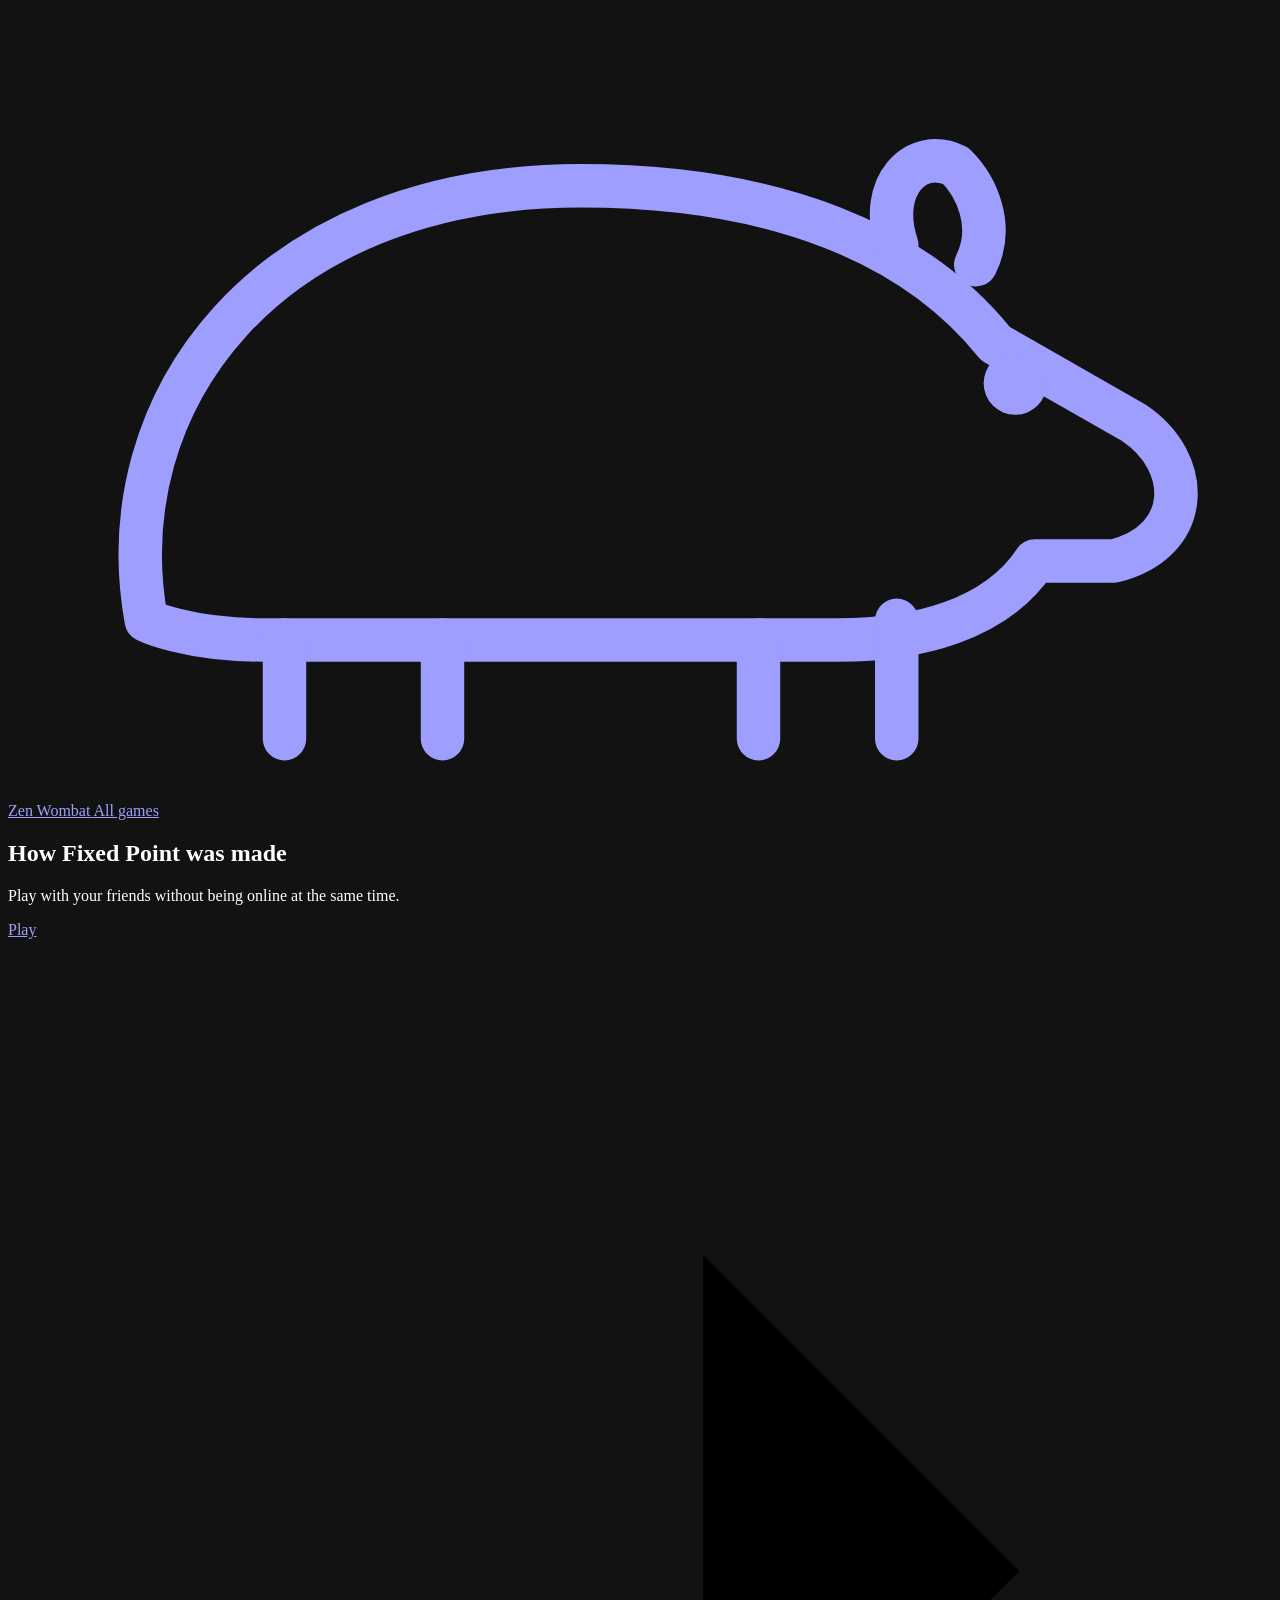
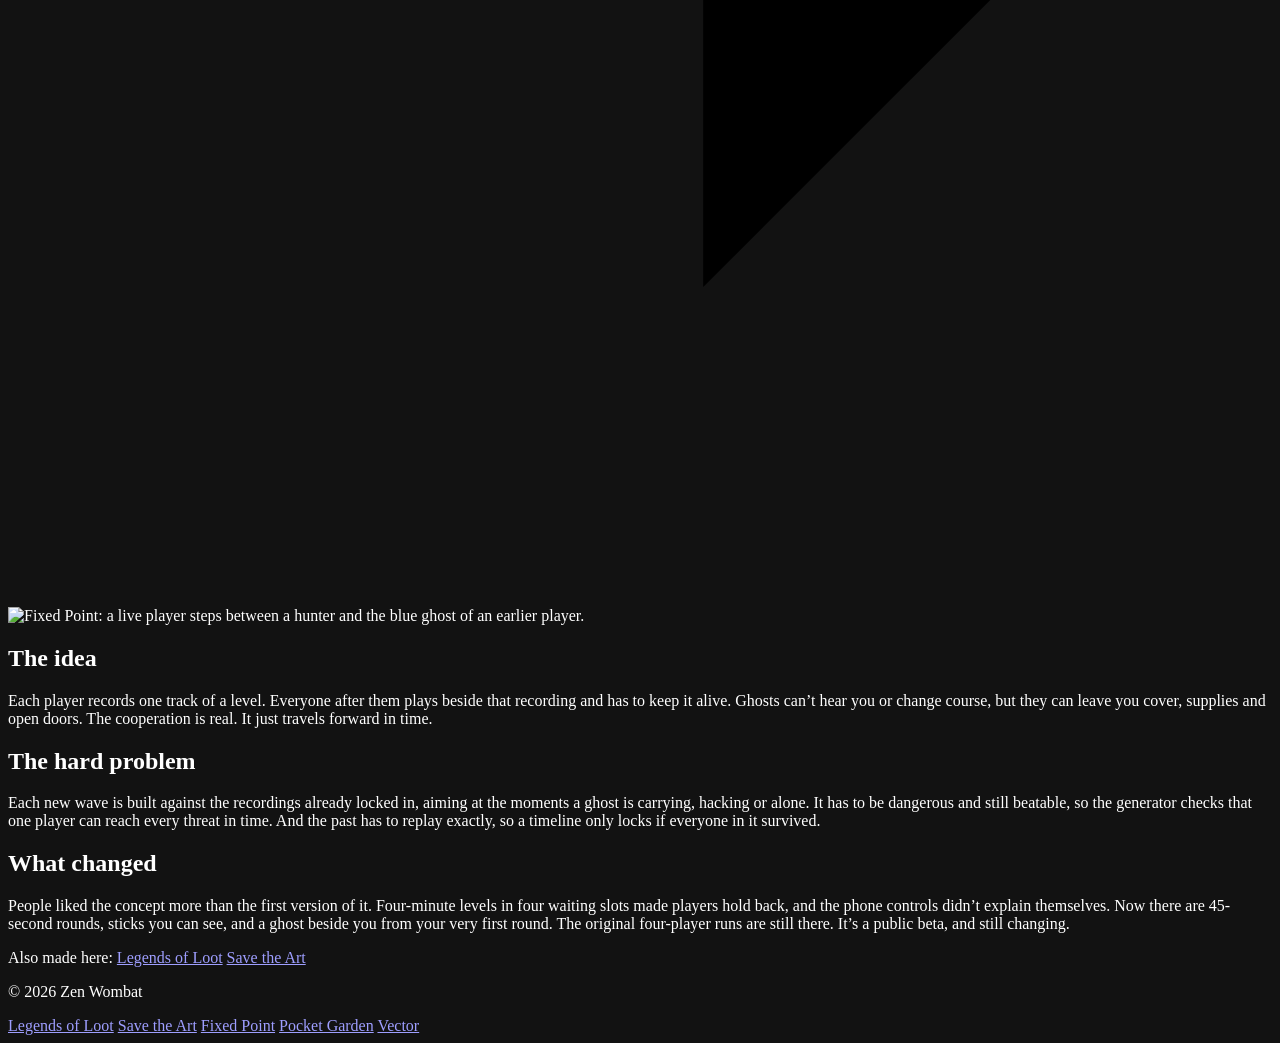
==== site/making/fixed-point/index.html @ 3c00c767 "Tier the games menu, add making-of pages, open Fixed Point in blitz Co-Authored-By: Claude Opus 5.5 " ====
<!doctype html>
<html lang="en">
  <head>
    <meta charset="UTF-8" />
    <meta name="viewport" content="width=device-width, initial-scale=1, viewport-fit=cover" />
    <meta name="theme-color" content="#07090c" />
    <meta name="color-scheme" content="dark" />
    <title>How Fixed Point was made · Zen Wombat</title>
    <meta name="description" content="Play with your friends without being online at the same time." />
    <link rel="canonical" href="https://zenwombat.com/making/fixed-point/" />
    <meta property="og:type" content="article" />
    <meta property="og:site_name" content="Zen Wombat" />
    <meta property="og:title" content="How Fixed Point was made" />
    <meta property="og:description" content="Play with your friends without being online at the same time." />
    <meta property="og:url" content="https://zenwombat.com/making/fixed-point/" />
    <meta property="og:image" content="https://zenwombat.com/img/fixed-point-save.webp" />
    <meta name="twitter:card" content="summary_large_image" />
    <link rel="icon" href="/favicon.svg" type="image/svg+xml" />
    <link rel="preload" href="/fonts/tektur-latin.woff2" as="font" type="font/woff2" crossorigin />
    <link rel="stylesheet" href="/styles.css" />
  </head>
  <body>
    <header class="strip">
      <a class="mark" href="/" aria-label="Zen Wombat home">
        <svg class="mark__glyph" viewBox="0 0 64 40" aria-hidden="true"><use href="#wombat" /></svg>
        <span class="mark__name">Zen Wombat</span>
      </a>
      <a class="aside" href="/">All games</a>
    </header>

    <main>
      <article class="making row--fixed">
        <header class="making__head">
          <div class="making__intro">
            <h1 class="row__title">How Fixed Point was made</h1>
            <p class="row__hook">Play with your friends without being online at the same time.</p>
            <a class="play" href="https://fixedpoint.pages.dev/?blitz">Play<svg viewBox="0 0 20 20" aria-hidden="true"><path d="M4 10h11M11 5l5 5-5 5" /></svg></a>
          </div>
          <img src="/img/fixed-point-save.webp" width="600" height="500" alt="Fixed Point: a live player steps between a hunter and the blue ghost of an earlier player." />
        </header>
        <div class="making__body">
        <section>
          <h2>The idea</h2>
          <p>Each player records one track of a level. Everyone after them plays beside that recording and has to keep it alive. Ghosts can’t hear you or change course, but they can leave you cover, supplies and open doors. The cooperation is real. It just travels forward in time.</p>
        </section>
        <section>
          <h2>The hard problem</h2>
          <p>Each new wave is built against the recordings already locked in, aiming at the moments a ghost is carrying, hacking or alone. It has to be dangerous and still beatable, so the generator checks that one player can reach every threat in time. And the past has to replay exactly, so a timeline only locks if everyone in it survived.</p>
        </section>
        <section>
          <h2>What changed</h2>
          <p>People liked the concept more than the first version of it. Four-minute levels in four waiting slots made players hold back, and the phone controls didn’t explain themselves. Now there are 45-second rounds, sticks you can see, and a ghost beside you from your very first round. The original four-player runs are still there. It’s a public beta, and still changing.</p>
        </section>
        <nav class="making__more" aria-label="More making-of pages">
          <span>Also made here:</span>
          <a href="/making/legends-of-loot/">Legends of Loot</a>
          <a href="/making/save-the-art/">Save the Art</a>
        </nav>
        </div>
      </article>
    </main>

    <footer class="foot">
      <p>© 2026 Zen Wombat</p>
      <nav aria-label="Games">
        <a href="https://legendsofloot.zenwombat.com/">Legends of Loot</a>
        <a href="https://zenwombat.itch.io/save-the-art">Save the Art</a>
        <a href="https://fixedpoint.pages.dev/?blitz">Fixed Point</a>
        <a href="https://garden.zenwombat.com/">Pocket Garden</a>
        <a href="https://vector.zenwombat.com/">Vector</a>
      </nav>
    </footer>

    <svg width="0" height="0" style="position: absolute" aria-hidden="true">
      <symbol id="wombat" viewBox="0 0 64 40">
        <path
          d="M7 31C5 20 13 9 29 9c10 0 17 3 21 8l7 4c3 2 3 6-1 7h-4c-2 3-6 4-10 4H13c-4 0-6-1-6-1Z"
          fill="none"
          stroke="currentColor"
          stroke-width="2.2"
          stroke-linejoin="round"
        />
        <path d="M45 12c-1-3 1-5 3-4 1 1 2 3 1 5" fill="none" stroke="currentColor" stroke-width="2.2" stroke-linejoin="round" stroke-linecap="round" />
        <path d="M14 32v5M22 32v5M38 32v5M45 31v6" stroke="currentColor" stroke-width="2.2" stroke-linecap="round" />
        <circle cx="51" cy="19" r="1.6" fill="currentColor" />
      </symbol>
    </svg>
  </body>
</html>
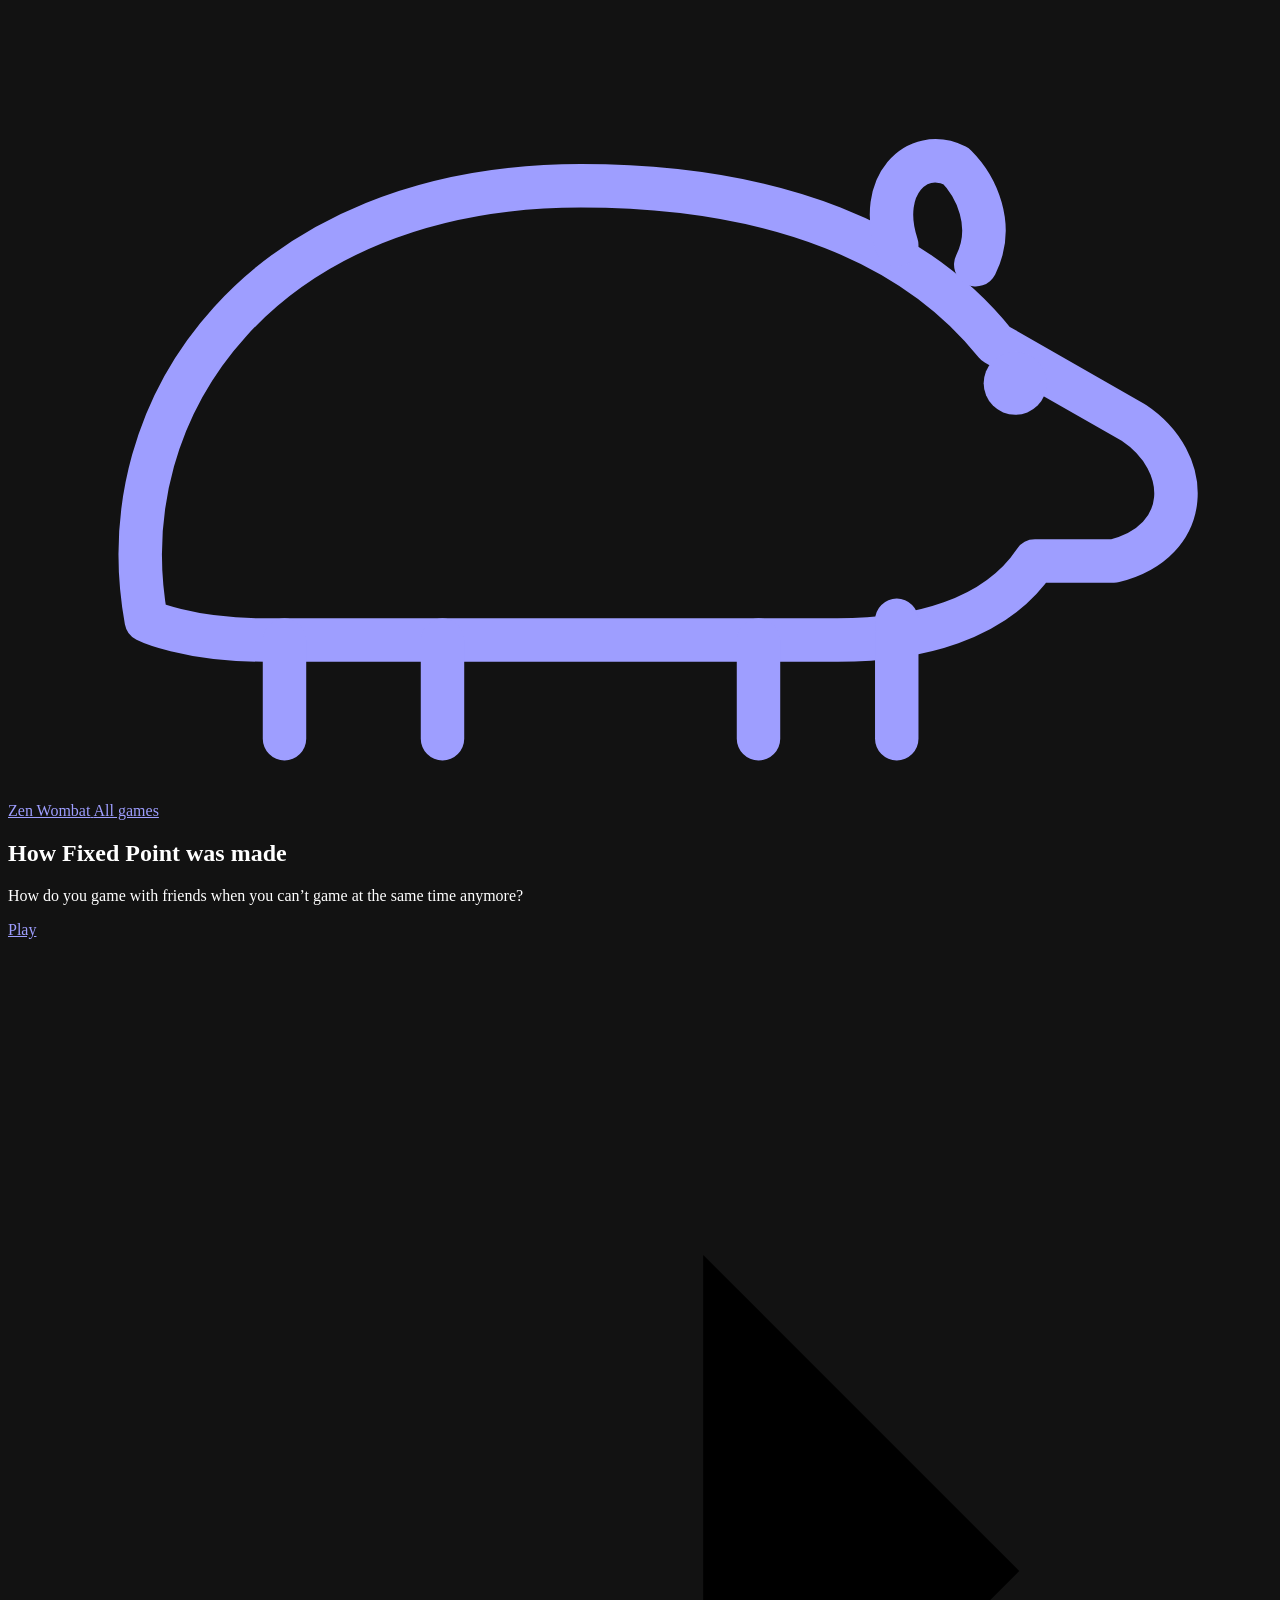
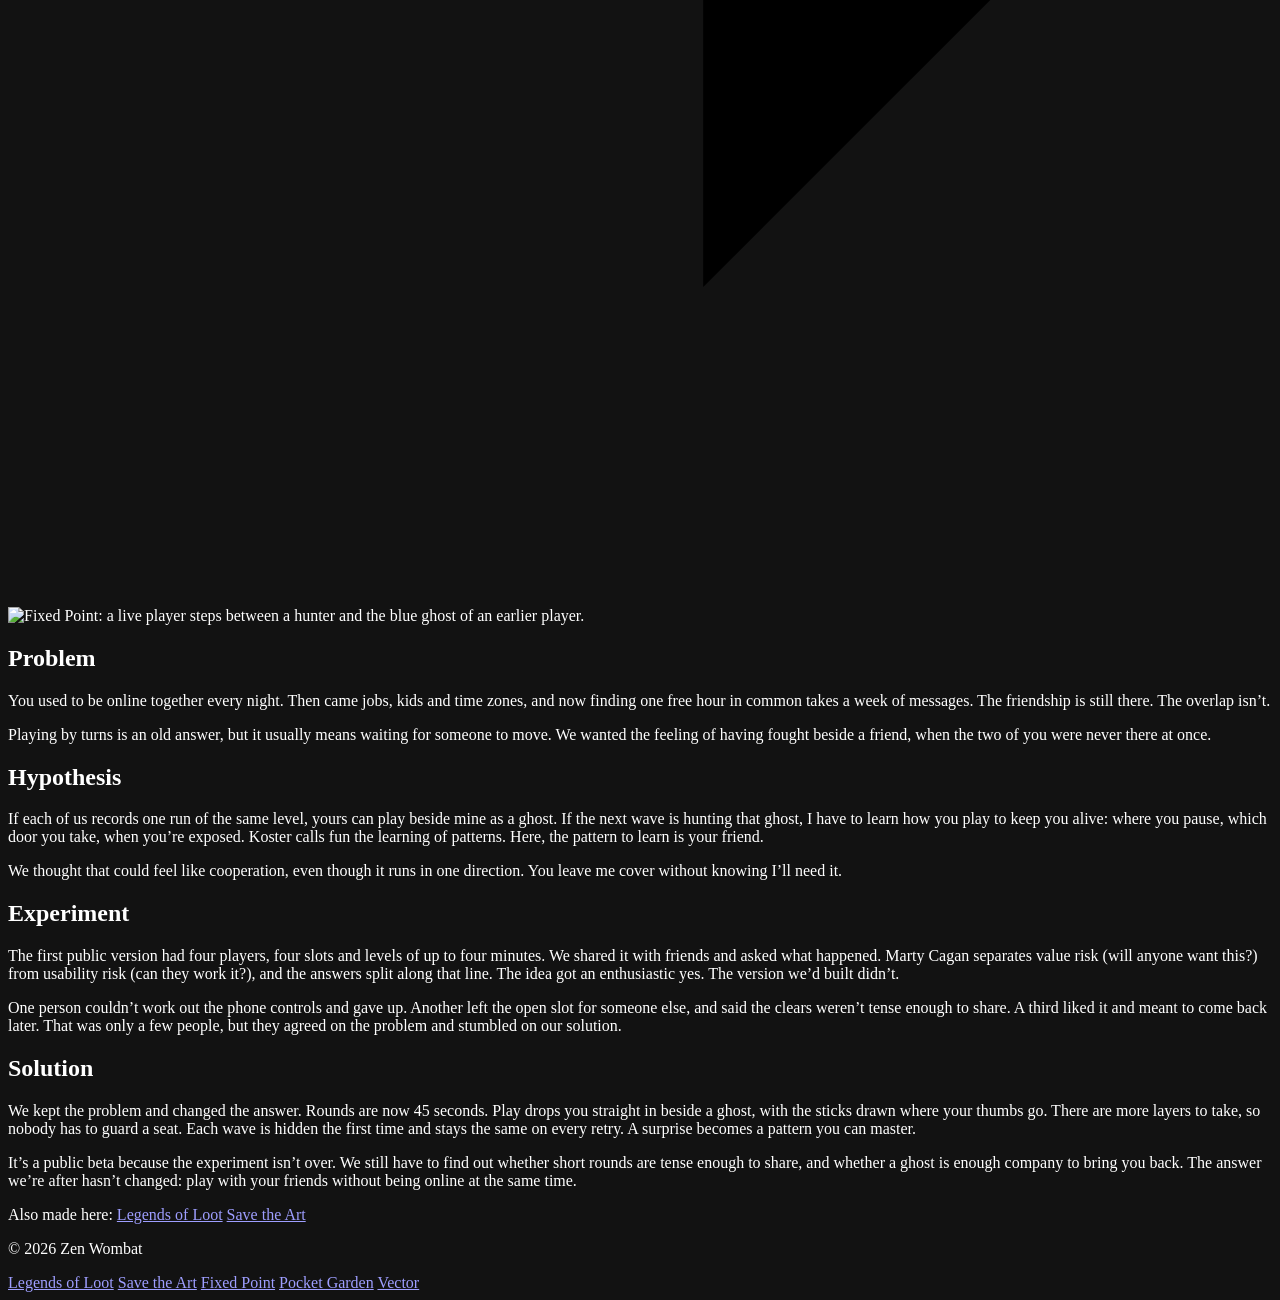
==== commit 3b2de34f: "Making-of pages: game design as problem, hypothesis, experiment, solution Co-Authored-By: Claude Opu" ====
--- a/site/making/fixed-point/index.html
+++ b/site/making/fixed-point/index.html
@@ -6,12 +6,12 @@
     <meta name="theme-color" content="#07090c" />
     <meta name="color-scheme" content="dark" />
     <title>How Fixed Point was made · Zen Wombat</title>
-    <meta name="description" content="Play with your friends without being online at the same time." />
+    <meta name="description" content="How do you game with friends when you can’t game at the same time anymore?" />
     <link rel="canonical" href="https://zenwombat.com/making/fixed-point/" />
     <meta property="og:type" content="article" />
     <meta property="og:site_name" content="Zen Wombat" />
     <meta property="og:title" content="How Fixed Point was made" />
-    <meta property="og:description" content="Play with your friends without being online at the same time." />
+    <meta property="og:description" content="How do you game with friends when you can’t game at the same time anymore?" />
     <meta property="og:url" content="https://zenwombat.com/making/fixed-point/" />
     <meta property="og:image" content="https://zenwombat.com/img/fixed-point-save.webp" />
     <meta name="twitter:card" content="summary_large_image" />
@@ -33,23 +33,39 @@
         <header class="making__head">
           <div class="making__intro">
             <h1 class="row__title">How Fixed Point was made</h1>
-            <p class="row__hook">Play with your friends without being online at the same time.</p>
+            <p class="row__hook">How do you game with friends when you can’t game at the same time anymore?</p>
             <a class="play" href="https://fixedpoint.pages.dev/?blitz">Play<svg viewBox="0 0 20 20" aria-hidden="true"><path d="M4 10h11M11 5l5 5-5 5" /></svg></a>
           </div>
           <img src="/img/fixed-point-save.webp" width="600" height="500" alt="Fixed Point: a live player steps between a hunter and the blue ghost of an earlier player." />
         </header>
         <div class="making__body">
         <section>
-          <h2>The idea</h2>
-          <p>Each player records one track of a level. Everyone after them plays beside that recording and has to keep it alive. Ghosts can’t hear you or change course, but they can leave you cover, supplies and open doors. The cooperation is real. It just travels forward in time.</p>
+          <h2>Problem</h2>
+          <div>
+            <p>You used to be online together every night. Then came jobs, kids and time zones, and now finding one free hour in common takes a week of messages. The friendship is still there. The overlap isn’t.</p>
+            <p>Playing by turns is an old answer, but it usually means waiting for someone to move. We wanted the feeling of having fought beside a friend, when the two of you were never there at once.</p>
+          </div>
         </section>
         <section>
-          <h2>The hard problem</h2>
-          <p>Each new wave is built against the recordings already locked in, aiming at the moments a ghost is carrying, hacking or alone. It has to be dangerous and still beatable, so the generator checks that one player can reach every threat in time. And the past has to replay exactly, so a timeline only locks if everyone in it survived.</p>
+          <h2>Hypothesis</h2>
+          <div>
+            <p>If each of us records one run of the same level, yours can play beside mine as a ghost. If the next wave is hunting that ghost, I have to learn how you play to keep you alive: where you pause, which door you take, when you’re exposed. Koster calls fun the learning of patterns. Here, the pattern to learn is your friend.</p>
+            <p>We thought that could feel like cooperation, even though it runs in one direction. You leave me cover without knowing I’ll need it.</p>
+          </div>
         </section>
         <section>
-          <h2>What changed</h2>
-          <p>People liked the concept more than the first version of it. Four-minute levels in four waiting slots made players hold back, and the phone controls didn’t explain themselves. Now there are 45-second rounds, sticks you can see, and a ghost beside you from your very first round. The original four-player runs are still there. It’s a public beta, and still changing.</p>
+          <h2>Experiment</h2>
+          <div>
+            <p>The first public version had four players, four slots and levels of up to four minutes. We shared it with friends and asked what happened. Marty Cagan separates value risk (will anyone want this?) from usability risk (can they work it?), and the answers split along that line. The idea got an enthusiastic yes. The version we’d built didn’t.</p>
+            <p>One person couldn’t work out the phone controls and gave up. Another left the open slot for someone else, and said the clears weren’t tense enough to share. A third liked it and meant to come back later. That was only a few people, but they agreed on the problem and stumbled on our solution.</p>
+          </div>
+        </section>
+        <section>
+          <h2>Solution</h2>
+          <div>
+            <p>We kept the problem and changed the answer. Rounds are now 45 seconds. Play drops you straight in beside a ghost, with the sticks drawn where your thumbs go. There are more layers to take, so nobody has to guard a seat. Each wave is hidden the first time and stays the same on every retry. A surprise becomes a pattern you can master.</p>
+            <p>It’s a public beta because the experiment isn’t over. We still have to find out whether short rounds are tense enough to share, and whether a ghost is enough company to bring you back. The answer we’re after hasn’t changed: play with your friends without being online at the same time.</p>
+          </div>
         </section>
         <nav class="making__more" aria-label="More making-of pages">
           <span>Also made here:</span>
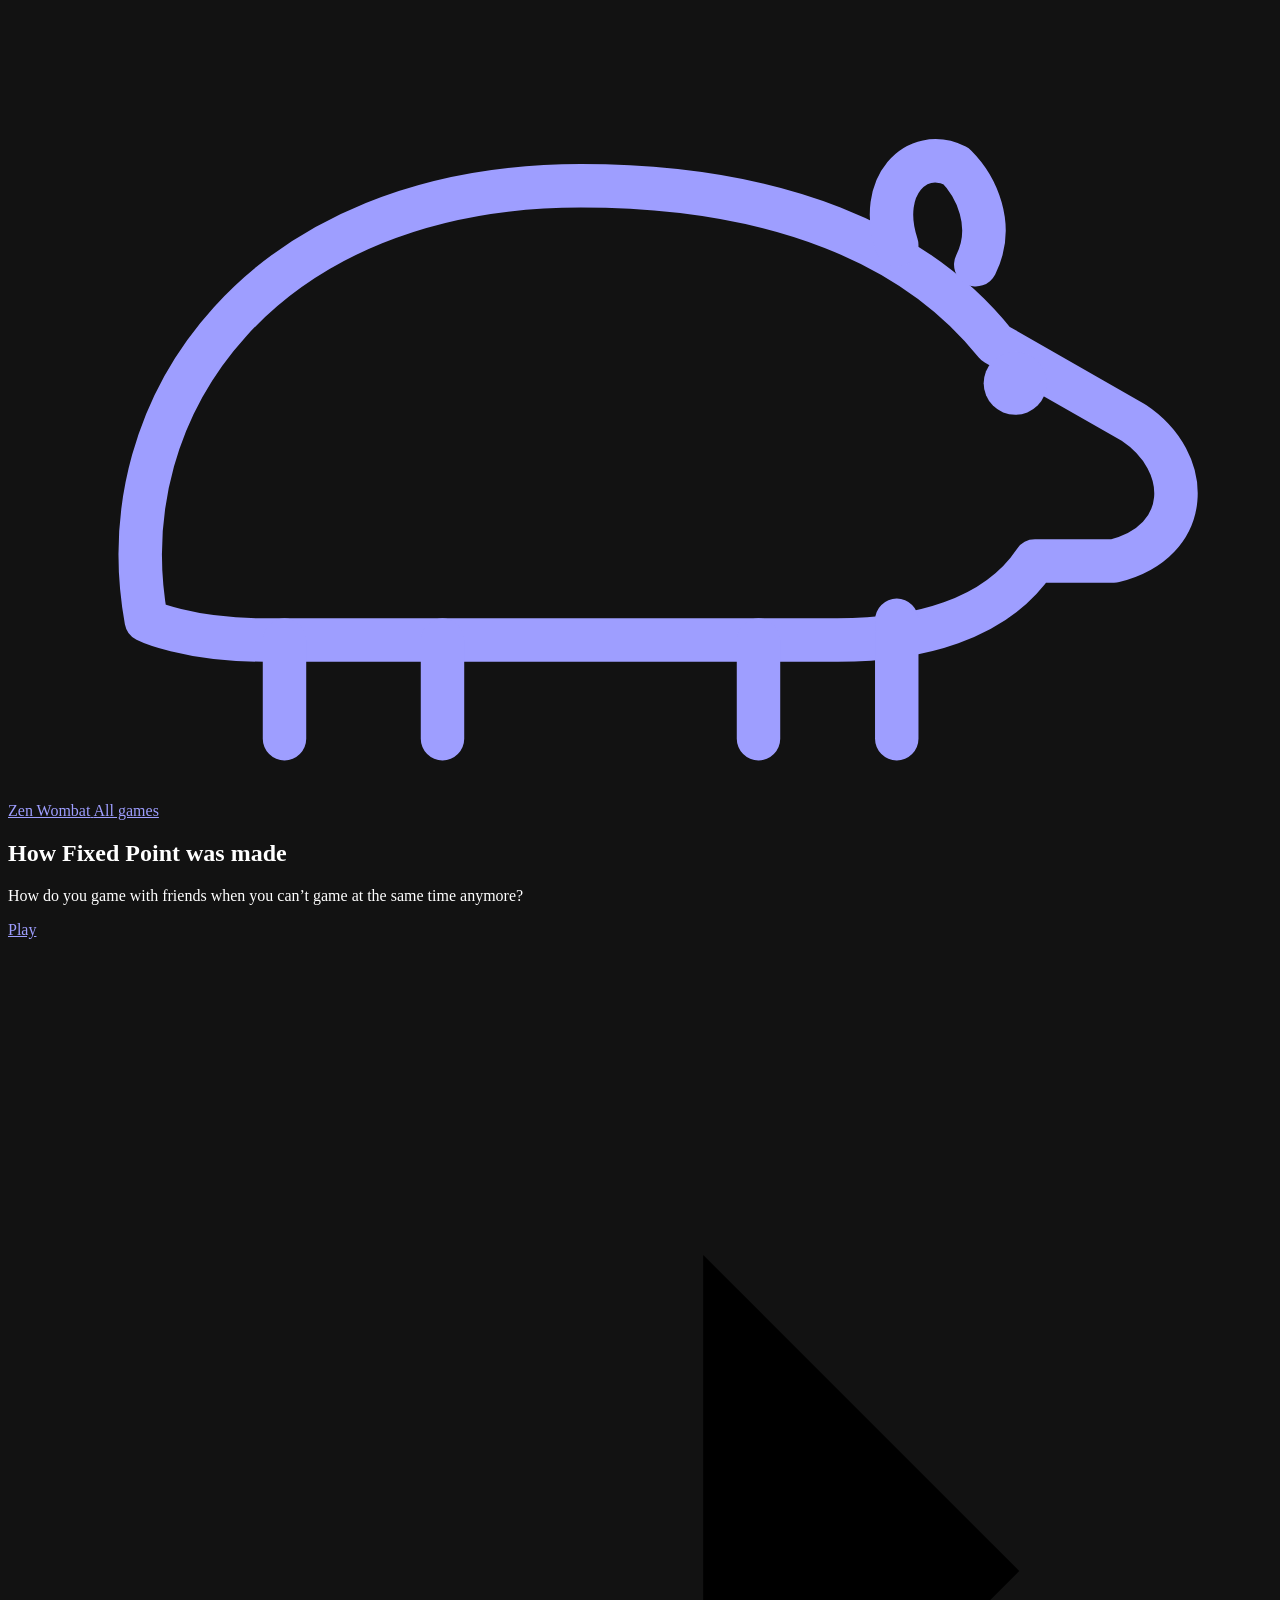
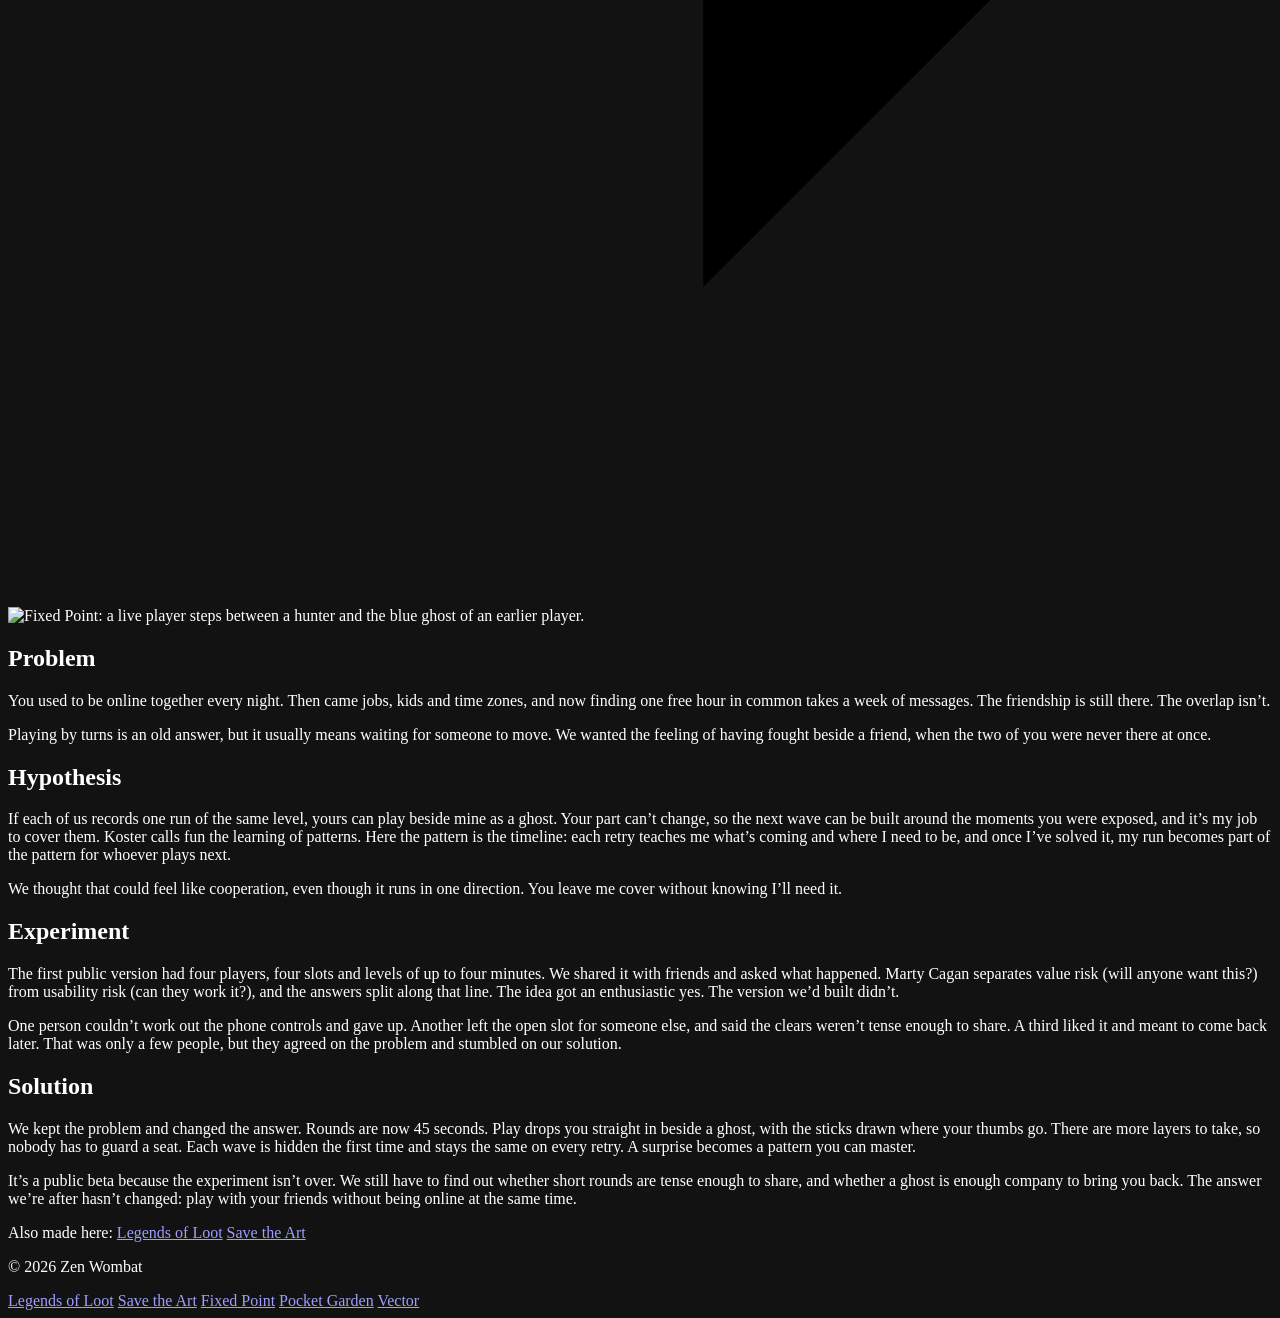
==== commit 40f082cf: "Making-of pages: twin-stick framing, timeline as Fixed Point's pattern Co-Authored-By: Claude Opus 5" ====
--- a/site/making/fixed-point/index.html
+++ b/site/making/fixed-point/index.html
@@ -49,7 +49,7 @@
         <section>
           <h2>Hypothesis</h2>
           <div>
-            <p>If each of us records one run of the same level, yours can play beside mine as a ghost. If the next wave is hunting that ghost, I have to learn how you play to keep you alive: where you pause, which door you take, when you’re exposed. Koster calls fun the learning of patterns. Here, the pattern to learn is your friend.</p>
+            <p>If each of us records one run of the same level, yours can play beside mine as a ghost. Your part can’t change, so the next wave can be built around the moments you were exposed, and it’s my job to cover them. Koster calls fun the learning of patterns. Here the pattern is the timeline: each retry teaches me what’s coming and where I need to be, and once I’ve solved it, my run becomes part of the pattern for whoever plays next.</p>
             <p>We thought that could feel like cooperation, even though it runs in one direction. You leave me cover without knowing I’ll need it.</p>
           </div>
         </section>
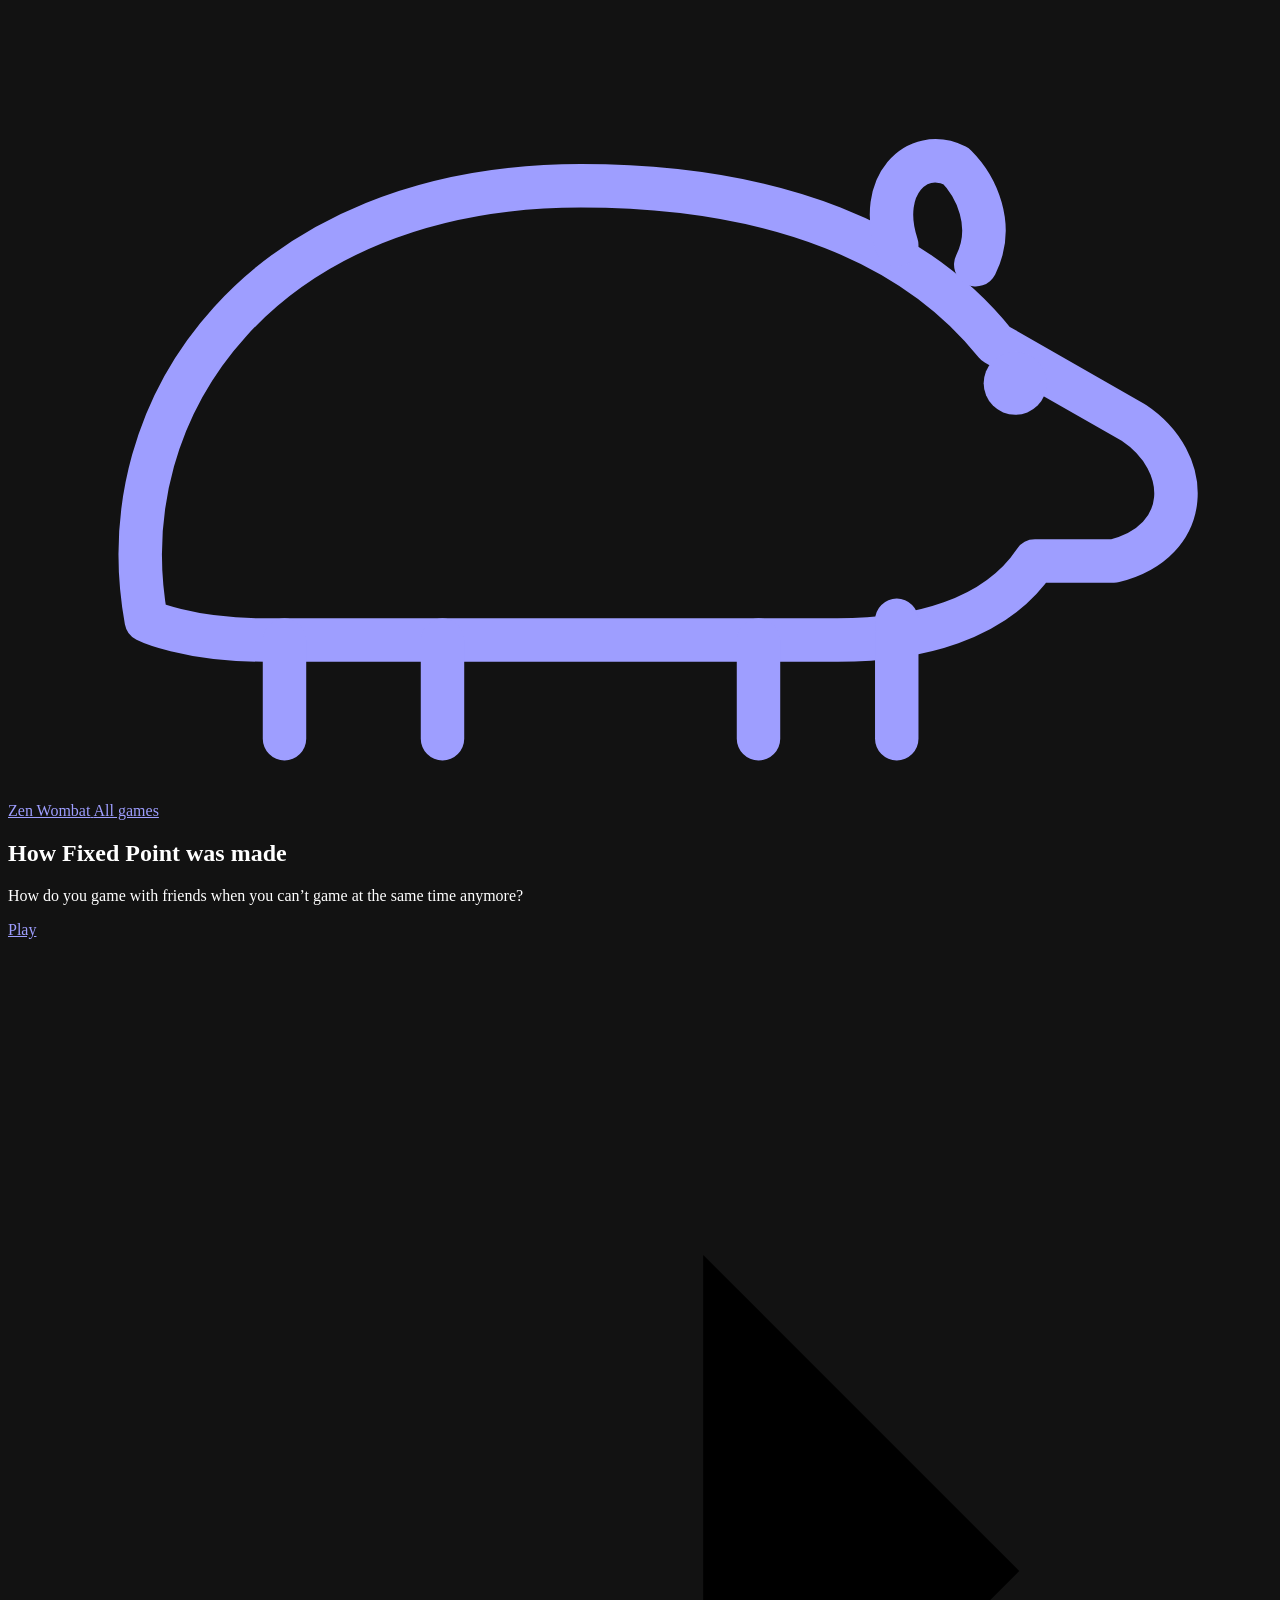
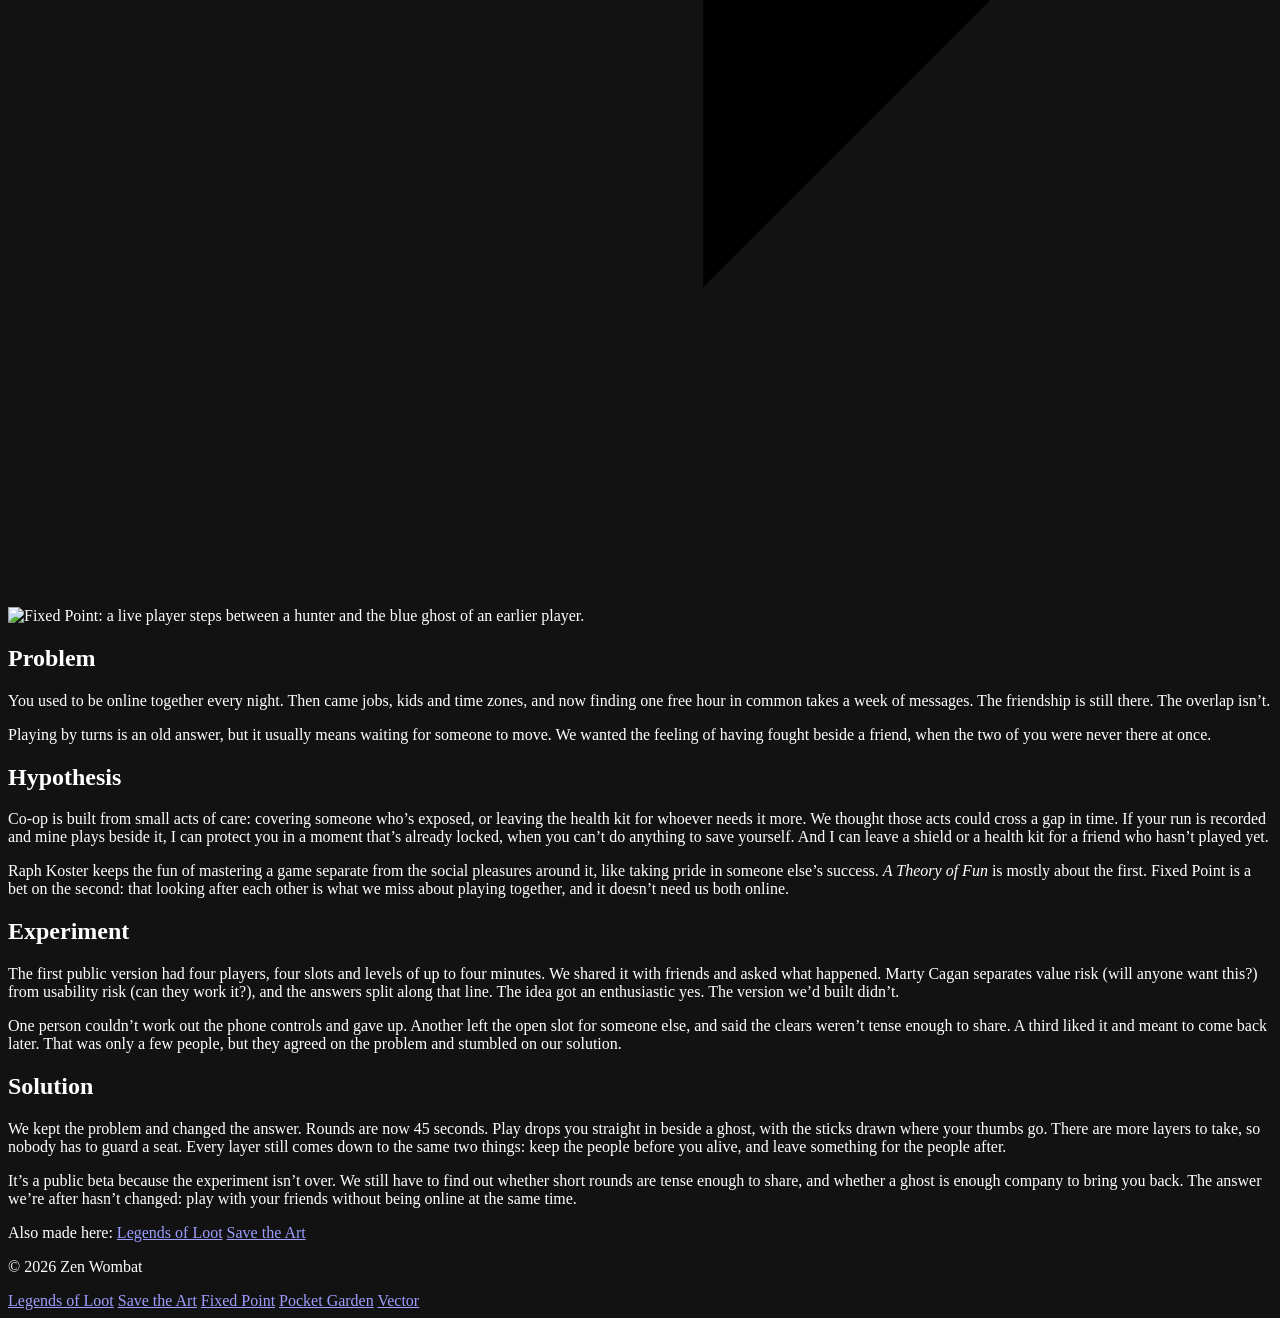
==== commit 1f5cedcb: "Fixed Point making-of: center the social side of co-op Co-Authored-By: Claude Opus 5.5 <noreply@anth" ====
--- a/site/making/fixed-point/index.html
+++ b/site/making/fixed-point/index.html
@@ -49,8 +49,8 @@
         <section>
           <h2>Hypothesis</h2>
           <div>
-            <p>If each of us records one run of the same level, yours can play beside mine as a ghost. Your part can’t change, so the next wave can be built around the moments you were exposed, and it’s my job to cover them. Koster calls fun the learning of patterns. Here the pattern is the timeline: each retry teaches me what’s coming and where I need to be, and once I’ve solved it, my run becomes part of the pattern for whoever plays next.</p>
-            <p>We thought that could feel like cooperation, even though it runs in one direction. You leave me cover without knowing I’ll need it.</p>
+            <p>Co-op is built from small acts of care: covering someone who’s exposed, or leaving the health kit for whoever needs it more. We thought those acts could cross a gap in time. If your run is recorded and mine plays beside it, I can protect you in a moment that’s already locked, when you can’t do anything to save yourself. And I can leave a shield or a health kit for a friend who hasn’t played yet.</p>
+            <p>Raph Koster keeps the fun of mastering a game separate from the social pleasures around it, like taking pride in someone else’s success. <cite>A Theory of Fun</cite> is mostly about the first. Fixed Point is a bet on the second: that looking after each other is what we miss about playing together, and it doesn’t need us both online.</p>
           </div>
         </section>
         <section>
@@ -63,7 +63,7 @@
         <section>
           <h2>Solution</h2>
           <div>
-            <p>We kept the problem and changed the answer. Rounds are now 45 seconds. Play drops you straight in beside a ghost, with the sticks drawn where your thumbs go. There are more layers to take, so nobody has to guard a seat. Each wave is hidden the first time and stays the same on every retry. A surprise becomes a pattern you can master.</p>
+            <p>We kept the problem and changed the answer. Rounds are now 45 seconds. Play drops you straight in beside a ghost, with the sticks drawn where your thumbs go. There are more layers to take, so nobody has to guard a seat. Every layer still comes down to the same two things: keep the people before you alive, and leave something for the people after.</p>
             <p>It’s a public beta because the experiment isn’t over. We still have to find out whether short rounds are tense enough to share, and whether a ghost is enough company to bring you back. The answer we’re after hasn’t changed: play with your friends without being online at the same time.</p>
           </div>
         </section>
